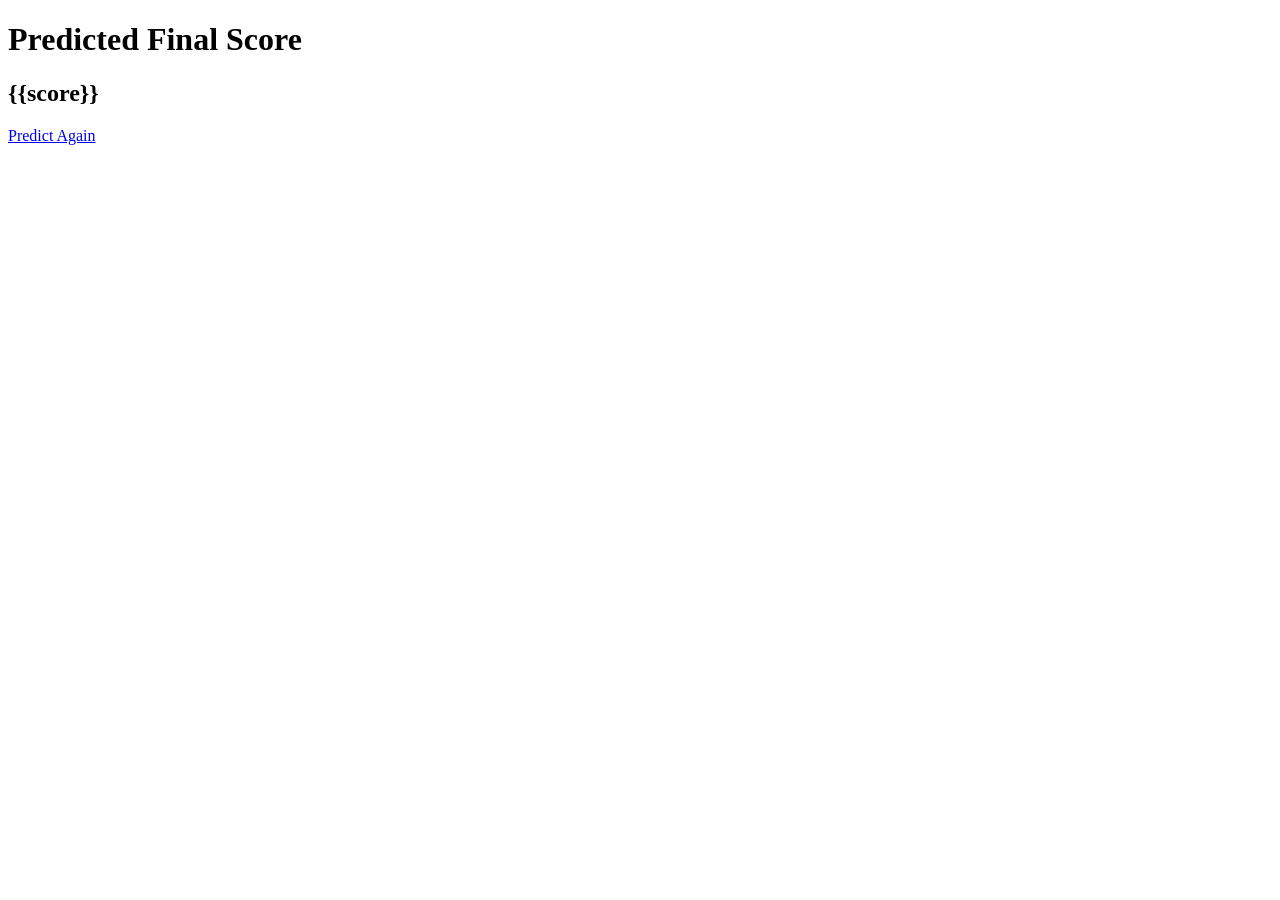
==== templates/result.html @ 41001c14 "Add result.html template for displaying scores" ====
<!DOCTYPE html>

<html>

<head>

<title>Result</title>

<link rel="stylesheet" href="/static/style.css">

</head>


<body>


<div class="box">


<h1>Predicted Final Score</h1>


<h2>{{score}}</h2>


<a href="/">Predict Again</a>


</div>


</body>

</html>
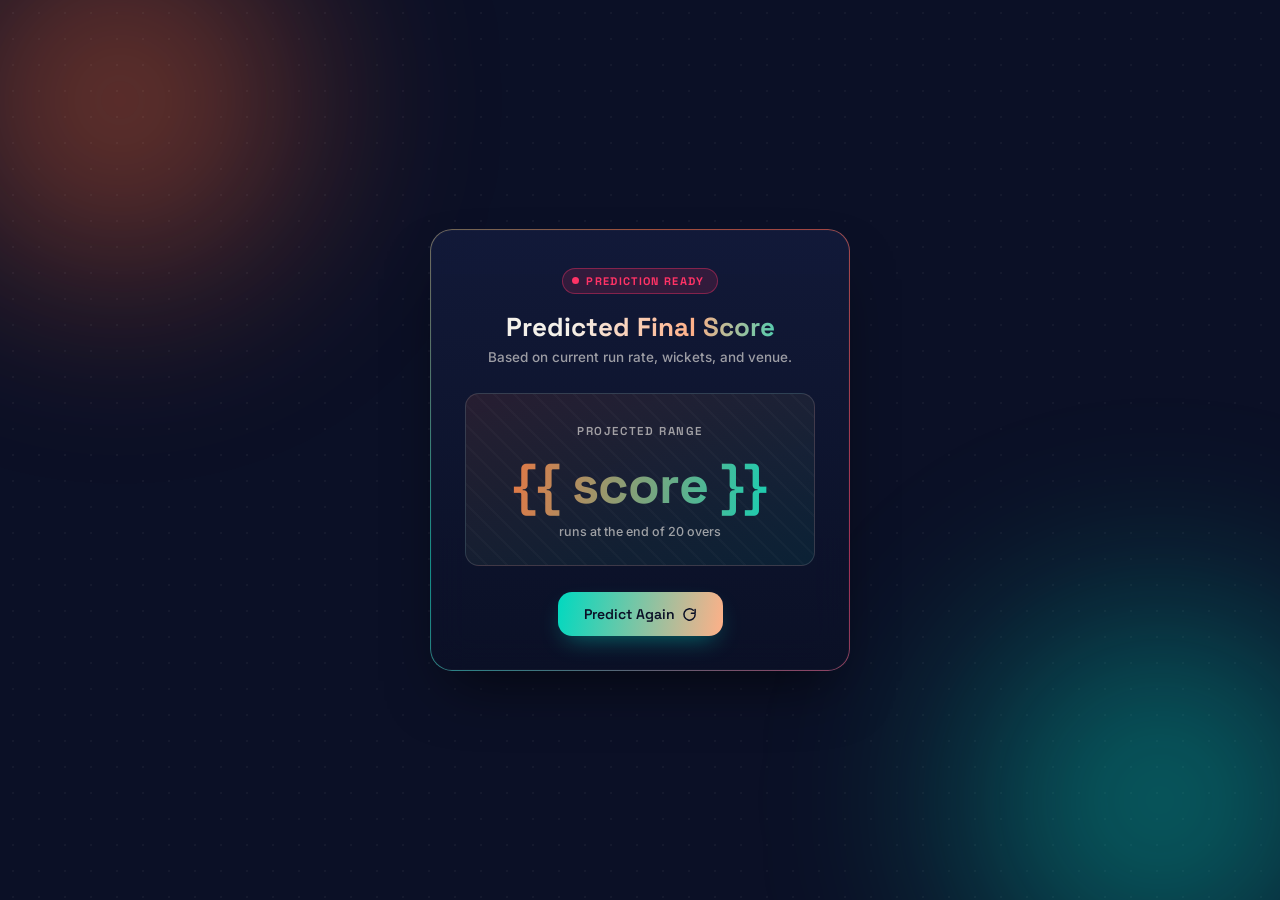
==== commit ef44fa93: "Add files via upload" ====
--- a/templates/result.html
+++ b/templates/result.html
@@ -1,34 +1,34 @@
 <!DOCTYPE html>
-
-<html>
-
+<html lang="en">
 <head>
-
-<title>Result</title>
-
+<meta charset="UTF-8">
+<meta name="viewport" content="width=device-width, initial-scale=1.0">
+<title>Predicted Score — IPL Score Predictor</title>
 <link rel="stylesheet" href="/static/style.css">
-
 </head>
 
+<body>
+<div class="grid-overlay"></div>
 
-<body>
+<div class="box result-box">
 
+  <span class="live-badge"><span class="live-dot"></span> Prediction Ready</span>
 
-<div class="box">
+  <h1>Predicted Final Score</h1>
+  <p class="subtitle">Based on current run rate, wickets, and venue.</p>
 
+  <div class="scoreboard">
+    <div class="score-label">Projected Range</div>
+    <h2 class="score">{{ score }}</h2>
+    <div class="score-sub">runs at the end of 20 overs</div>
+  </div>
 
-<h1>Predicted Final Score</h1>
-
-
-<h2>{{score}}</h2>
-
-
-<a href="/">Predict Again</a>
-
+  <a href="/" class="again-link">
+    Predict Again
+    <svg viewBox="0 0 24 24" fill="none" stroke="currentColor" stroke-width="2.4" stroke-linecap="round" stroke-linejoin="round"><path d="M21 12a9 9 0 1 1-3-6.7M21 4v6h-6"/></svg>
+  </a>
 
 </div>
 
-
 </body>
-
 </html>
--- a/static/style.css
+++ b/static/style.css
@@ -0,0 +1,406 @@
+/* ============================================================
+   IPL SCORE PREDICTOR — "Floodlight" theme
+   Palette: Stadium Night #0B1026, Floodlight Amber #FF6B35,
+   Pitch Teal #00D9C0, Live Crimson #FF3366, Chalk #F4F1EA
+   ============================================================ */
+
+@import url('https://fonts.googleapis.com/css2?family=Space+Grotesk:wght@500;600;700&family=Inter:wght@400;500;600;700&display=swap');
+
+:root{
+  --night:      #0B1026;
+  --night-2:    #131A3A;
+  --amber:      #FF6B35;
+  --amber-soft: #FFB088;
+  --teal:       #00D9C0;
+  --crimson:    #FF3366;
+  --chalk:      #F4F1EA;
+  --chalk-dim:  rgba(244,241,234,0.62);
+  --glass:      rgba(244,241,234,0.06);
+  --glass-brd:  rgba(244,241,234,0.14);
+
+  --radius-lg: 22px;
+  --radius-md: 14px;
+  --ease: cubic-bezier(.22,1,.36,1);
+}
+
+*{ box-sizing:border-box; }
+
+html,body{ height:100%; }
+
+body{
+  margin:0;
+  min-height:100vh;
+  font-family:'Inter', sans-serif;
+  color:var(--chalk);
+  background: var(--night);
+  position:relative;
+  overflow-x:hidden;
+  display:flex;
+  align-items:center;
+  justify-content:center;
+  padding: 40px 16px;
+}
+
+/* --- Ambient floodlight mesh background --- */
+body::before,
+body::after{
+  content:"";
+  position:fixed;
+  border-radius:50%;
+  filter: blur(90px);
+  z-index:0;
+  opacity:0.55;
+  pointer-events:none;
+}
+
+body::before{
+  width:520px; height:520px;
+  top:-160px; left:-140px;
+  background: radial-gradient(circle, var(--amber) 0%, transparent 70%);
+  animation: float1 14s ease-in-out infinite;
+}
+
+body::after{
+  width:560px; height:560px;
+  bottom:-180px; right:-160px;
+  background: radial-gradient(circle, var(--teal) 0%, transparent 70%);
+  animation: float2 16s ease-in-out infinite;
+}
+
+@keyframes float1{
+  0%,100%{ transform: translate(0,0) scale(1); }
+  50%{ transform: translate(40px,60px) scale(1.12); }
+}
+@keyframes float2{
+  0%,100%{ transform: translate(0,0) scale(1); }
+  50%{ transform: translate(-50px,-40px) scale(1.08); }
+}
+
+/* subtle stadium-light grain via repeating dots */
+.grid-overlay{
+  position:fixed;
+  inset:0;
+  z-index:0;
+  pointer-events:none;
+  background-image: radial-gradient(rgba(244,241,234,0.045) 1px, transparent 1px);
+  background-size: 26px 26px;
+}
+
+/* ============================================================
+   CARD
+   ============================================================ */
+.box{
+  position:relative;
+  z-index:1;
+  width:100%;
+  max-width:420px;
+  padding:38px 34px 34px;
+  border-radius: var(--radius-lg);
+  background: linear-gradient(180deg, rgba(19,26,58,0.92), rgba(11,16,38,0.94));
+  border: 1px solid var(--glass-brd);
+  backdrop-filter: blur(18px);
+  box-shadow:
+    0 30px 60px -20px rgba(0,0,0,0.6),
+    0 0 0 1px rgba(255,255,255,0.02) inset;
+  animation: rise .7s var(--ease) both;
+}
+
+@keyframes rise{
+  from{ opacity:0; transform: translateY(22px) scale(.98); }
+  to{ opacity:1; transform: translateY(0) scale(1); }
+}
+
+/* animated gradient border ring, the signature detail */
+.box::before{
+  content:"";
+  position:absolute;
+  inset:-1px;
+  border-radius: inherit;
+  padding:1px;
+  background: conic-gradient(from 0deg, var(--amber), var(--crimson), var(--teal), var(--amber));
+  -webkit-mask: linear-gradient(#000 0 0) content-box, linear-gradient(#000 0 0);
+  -webkit-mask-composite: xor;
+  mask-composite: exclude;
+  opacity:0.55;
+  animation: spin 8s linear infinite;
+  z-index:-1;
+}
+
+@keyframes spin{
+  to{ transform: rotate(360deg); }
+}
+
+/* --- Live badge --- */
+.live-badge{
+  display:inline-flex;
+  align-items:center;
+  gap:7px;
+  padding:5px 12px 5px 9px;
+  border-radius:999px;
+  background: rgba(255,51,102,0.14);
+  border:1px solid rgba(255,51,102,0.4);
+  font-family:'Space Grotesk', sans-serif;
+  font-size:11px;
+  font-weight:700;
+  letter-spacing:0.12em;
+  color:var(--crimson);
+  text-transform:uppercase;
+  margin-bottom:18px;
+}
+
+.live-dot{
+  width:7px; height:7px;
+  border-radius:50%;
+  background:var(--crimson);
+  box-shadow:0 0 0 0 rgba(255,51,102,0.6);
+  animation: pulse 1.6s ease-out infinite;
+}
+
+@keyframes pulse{
+  0%{ box-shadow:0 0 0 0 rgba(255,51,102,0.55); }
+  70%{ box-shadow:0 0 0 8px rgba(255,51,102,0); }
+  100%{ box-shadow:0 0 0 0 rgba(255,51,102,0); }
+}
+
+/* --- Headings --- */
+h1{
+  font-family:'Space Grotesk', sans-serif;
+  font-size: 26px;
+  line-height:1.2;
+  font-weight:700;
+  margin:0 0 6px;
+  background: linear-gradient(100deg, var(--chalk) 30%, var(--amber-soft) 65%, var(--teal) 100%);
+  -webkit-background-clip:text;
+  background-clip:text;
+  -webkit-text-fill-color:transparent;
+}
+
+.subtitle{
+  font-size:13.5px;
+  color:var(--chalk-dim);
+  margin:0 0 28px;
+  font-weight:500;
+}
+
+/* ============================================================
+   FORM
+   ============================================================ */
+form{ display:flex; flex-direction:column; }
+
+.field{
+  margin-bottom:16px;
+  text-align:left;
+}
+
+label{
+  display:flex;
+  align-items:center;
+  gap:6px;
+  font-family:'Space Grotesk', sans-serif;
+  font-size:11.5px;
+  font-weight:600;
+  letter-spacing:0.06em;
+  text-transform:uppercase;
+  color:var(--teal);
+  margin-bottom:7px;
+}
+
+.row-2{
+  display:grid;
+  grid-template-columns:1fr 1fr;
+  gap:12px;
+}
+
+.row-3{
+  display:grid;
+  grid-template-columns:1fr 1fr 1fr;
+  gap:10px;
+}
+
+select, input{
+  width:100%;
+  padding:12px 14px;
+  font-family:'Inter', sans-serif;
+  font-size:14.5px;
+  font-weight:500;
+  color:var(--chalk);
+  background: var(--glass);
+  border:1px solid var(--glass-brd);
+  border-radius: var(--radius-md);
+  outline:none;
+  transition: border-color .2s var(--ease), background .2s var(--ease), box-shadow .2s var(--ease);
+  appearance:none;
+  -webkit-appearance:none;
+}
+
+select{
+  background-image: url("data:image/svg+xml,%3Csvg xmlns='http://www.w3.org/2000/svg' width='12' height='8' viewBox='0 0 12 8'%3E%3Cpath d='M1 1L6 6L11 1' stroke='%2300D9C0' stroke-width='1.6' fill='none' stroke-linecap='round' stroke-linejoin='round'/%3E%3C/svg%3E");
+  background-repeat:no-repeat;
+  background-position: right 14px center;
+  padding-right:34px;
+}
+
+select option{
+  background: var(--night-2);
+  color: var(--chalk);
+}
+
+input::placeholder{ color: rgba(244,241,234,0.35); }
+
+select:hover, input:hover{
+  border-color: rgba(244,241,234,0.28);
+}
+
+select:focus, input:focus{
+  border-color: var(--teal);
+  background: rgba(0,217,192,0.06);
+  box-shadow: 0 0 0 3px rgba(0,217,192,0.16);
+}
+
+input[type="number"]::-webkit-inner-spin-button,
+input[type="number"]::-webkit-outer-spin-button{
+  opacity:0.5;
+}
+
+/* --- Submit button --- */
+button{
+  margin-top:10px;
+  padding:15px 20px;
+  font-family:'Space Grotesk', sans-serif;
+  font-size:15px;
+  font-weight:700;
+  letter-spacing:0.02em;
+  color: var(--night);
+  background: linear-gradient(100deg, var(--amber) 0%, var(--crimson) 100%);
+  border:none;
+  border-radius: var(--radius-md);
+  cursor:pointer;
+  display:flex;
+  align-items:center;
+  justify-content:center;
+  gap:8px;
+  box-shadow: 0 10px 24px -8px rgba(255,107,53,0.55);
+  transition: transform .18s var(--ease), box-shadow .18s var(--ease), filter .18s var(--ease);
+}
+
+button:hover{
+  transform: translateY(-2px);
+  box-shadow: 0 14px 30px -8px rgba(255,51,102,0.55);
+  filter: brightness(1.05);
+}
+
+button:active{
+  transform: translateY(0);
+}
+
+button svg{ width:16px; height:16px; }
+
+/* ============================================================
+   RESULT PAGE
+   ============================================================ */
+.result-box{ text-align:center; }
+
+.score-label{
+  font-family:'Space Grotesk', sans-serif;
+  font-size:11.5px;
+  font-weight:600;
+  letter-spacing:0.14em;
+  text-transform:uppercase;
+  color: var(--chalk-dim);
+  margin-bottom:14px;
+}
+
+.scoreboard{
+  position:relative;
+  padding: 30px 10px 26px;
+  margin: 0 0 26px;
+  border-radius: var(--radius-md);
+  background: linear-gradient(160deg, rgba(255,107,53,0.10), rgba(0,217,192,0.08));
+  border:1px solid var(--glass-brd);
+  overflow:hidden;
+}
+
+.scoreboard::before{
+  content:"";
+  position:absolute;
+  inset:0;
+  background: repeating-linear-gradient(
+    45deg,
+    rgba(244,241,234,0.025) 0px,
+    rgba(244,241,234,0.025) 2px,
+    transparent 2px,
+    transparent 14px
+  );
+}
+
+h2.score{
+  position:relative;
+  font-family:'Space Grotesk', sans-serif;
+  font-size: 52px;
+  font-weight:700;
+  margin:0;
+  letter-spacing:-0.01em;
+  background: linear-gradient(100deg, var(--amber) 0%, var(--teal) 100%);
+  -webkit-background-clip:text;
+  background-clip:text;
+  -webkit-text-fill-color:transparent;
+  animation: scoreIn .6s var(--ease) both .15s;
+}
+
+@keyframes scoreIn{
+  from{ opacity:0; transform: scale(.85); }
+  to{ opacity:1; transform: scale(1); }
+}
+
+.score-sub{
+  position:relative;
+  font-size:12.5px;
+  color: var(--chalk-dim);
+  margin-top:6px;
+  font-weight:500;
+}
+
+.again-link{
+  display:inline-flex;
+  align-items:center;
+  gap:7px;
+  font-family:'Space Grotesk', sans-serif;
+  font-size:14px;
+  font-weight:600;
+  color: var(--night);
+  text-decoration:none;
+  padding:13px 26px;
+  border-radius: var(--radius-md);
+  background: linear-gradient(100deg, var(--teal), var(--amber-soft));
+  box-shadow: 0 10px 24px -8px rgba(0,217,192,0.45);
+  transition: transform .18s var(--ease), box-shadow .18s var(--ease);
+}
+
+.again-link:hover{
+  transform: translateY(-2px);
+  box-shadow: 0 14px 30px -8px rgba(0,217,192,0.55);
+}
+
+.again-link svg{ width:15px; height:15px; }
+
+/* ============================================================
+   RESPONSIVE
+   ============================================================ */
+@media (max-width:480px){
+  .box{ padding:30px 22px 26px; }
+  h1{ font-size:22px; }
+  h2.score{ font-size:42px; }
+  .row-3{ grid-template-columns:1fr; gap:12px; }
+}
+
+/* Respect reduced motion */
+@media (prefers-reduced-motion: reduce){
+  *{ animation-duration:0.01ms !important; animation-iteration-count:1 !important; transition-duration:0.01ms !important; }
+  body::before, body::after, .box::before{ animation:none; }
+}
+
+/* Keyboard focus visibility */
+a:focus-visible, button:focus-visible, select:focus-visible, input:focus-visible{
+  outline:2px solid var(--teal);
+  outline-offset:2px;
+}
